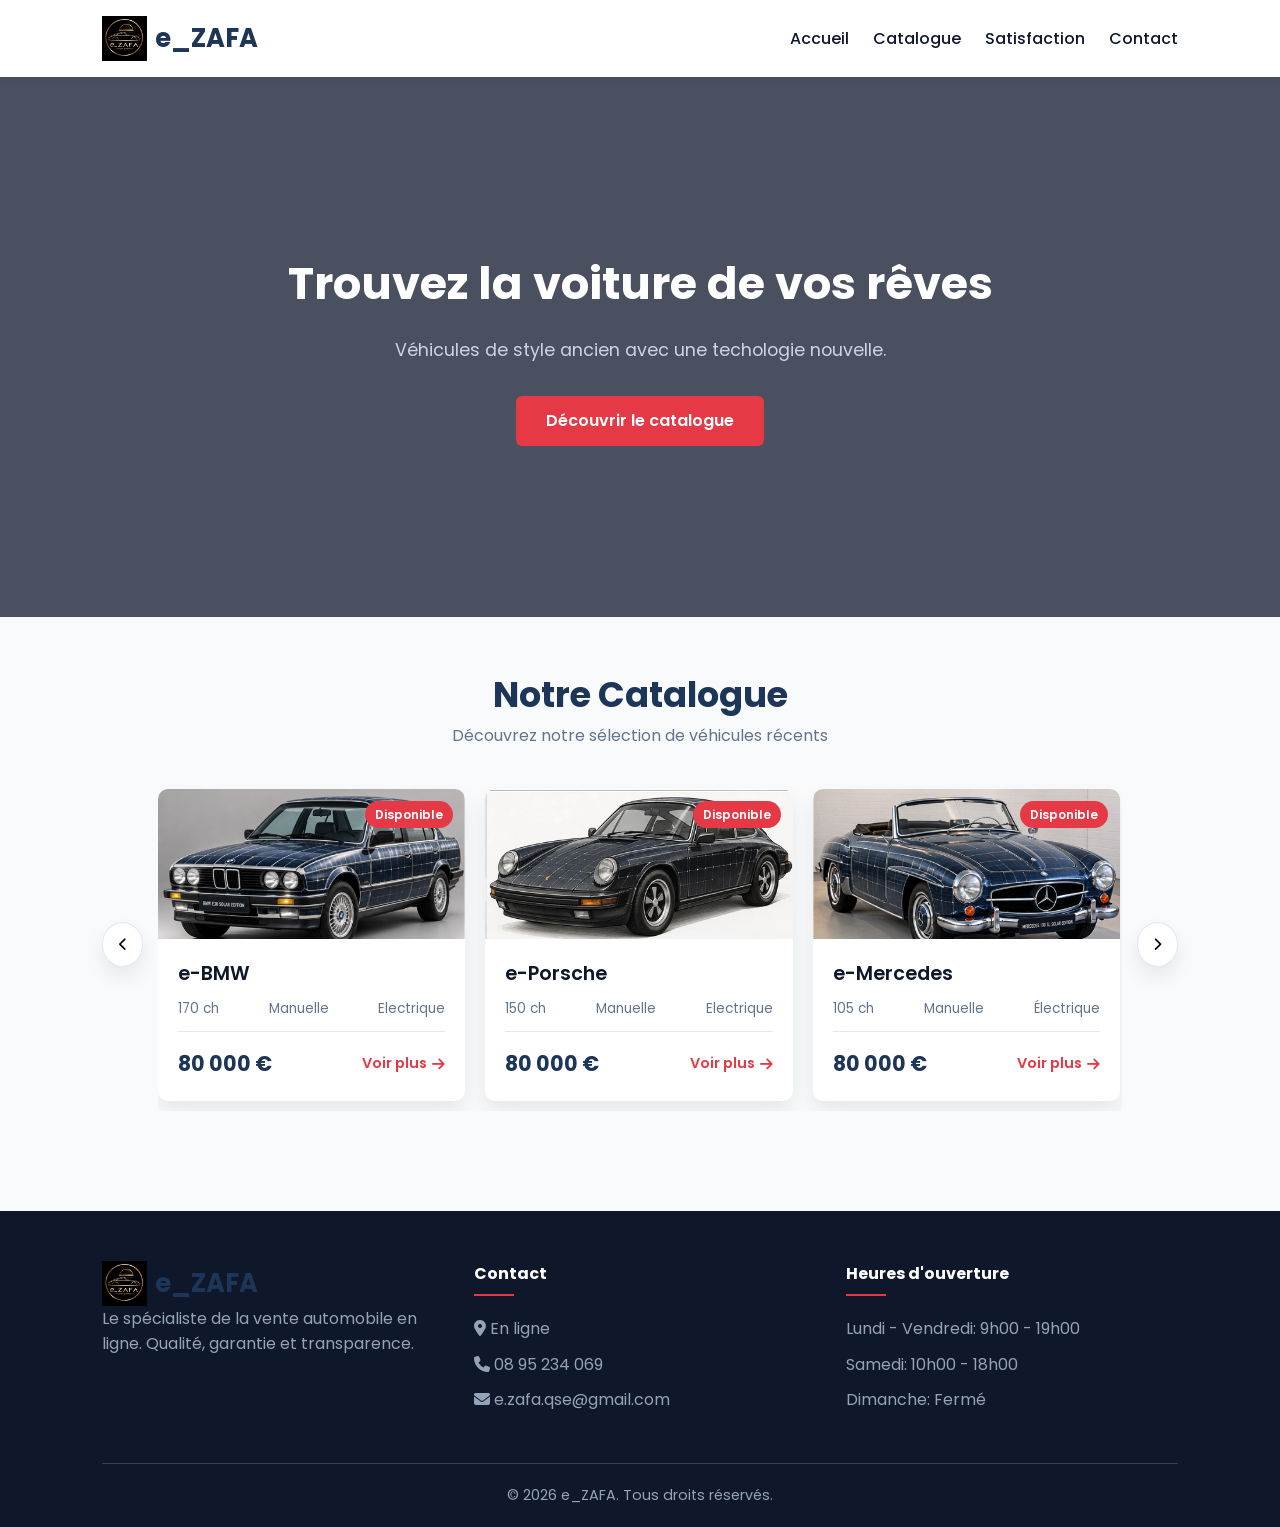
==== index.html @ bcb3c69e "Update index.html" ====
<!DOCTYPE html>
<html lang="fr">
<head>
    <meta charset="UTF-8">
    <meta name="viewport" content="width=device-width, initial-scale=1.0">
    <title>e_ZAFA - Vente de Véhicules d'avenir</title>
    <link href="https://fonts.googleapis.com/css2?family=Poppins:wght@300;400;500;600;700&display=swap" rel="stylesheet">
    <link rel="stylesheet" href="https://cdnjs.cloudflare.com/ajax/libs/font-awesome/6.4.0/css/all.min.css">
    <link rel="stylesheet" href="deco.css">
    <script src="script.js" defer></script>
    <link rel="icon" href="img/logo.png">
</head>

<body>

    <!-- Entête / Navigation -->
    <header>
        <div class="logo">
            <img src="img/logo.png" alt="Logo e_ZAFA">
            e_ZAFA
        </div>
        <nav>
            <ul class="nav-links">
                <li><a href="#accueil">Accueil</a></li>
                <li class="nav-item"><a href="#catalogue" class="nav-link">Catalogue</a></li>
                <li><a href="/pages/satisfaction">Satisfaction</a></li>
                <li><a href="#contact">Contact</a></li>
            </ul>
        </nav>
    </header>

    <!-- Hero Section -->
    <section id="accueil" class="hero">
        <div class="hero-content">
            <h1>Trouvez la voiture de vos rêves</h1>
            <p>Véhicules de style ancien avec une techologie nouvelle.</p>
            <a href="#catalogue" class="btn-primary">Découvrir le catalogue</a>
        </div>
    </section>

    <!-- Catalogue avec Carrousel de Véhicules -->
    <section id="catalogue" class="catalog-section">
        <h2>Notre Catalogue</h2>
        <p class="subtitle">Découvrez notre sélection de véhicules récents</p>

        <!-- CARROUSEL -->
        <div class="carousel-container">
            <button class="carousel-btn prev-btn" id="prevBtn"><i class="fa-solid fa-chevron-left"></i></button>

            <div class="carousel-track-container">
                <div class="carousel-track" id="carouselTrack">

                    <!-- Carte Carrousel 1 -->
                    <div class="car-card">
                        <div class="car-img-container">
                            <span class="badge">Disponible</span>
                            <img src="img/car 1.png" alt="Berline Luxe Sport">
                        </div>
                        <div class="car-info">
                            <h3 class="car-title">e-BMW</h3>
                            <div class="car-specs">
                                <span>170 ch</span>
                                <span>Manuelle</span>
                                <span>Electrique</span>
                            </div>
                            <div class="car-price-row">
                                <span class="car-price">80 000 €</span>
                                <a href="pages/BMW.html" class="btn-details">Voir plus <i class="fa-solid fa-arrow-right"></i></a>
                            </div>
                        </div>
                    </div>

                    <!-- Carte Carrousel 2 -->
                    <div class="car-card">
                        <div class="car-img-container">
                            <span class="badge">Disponible</span>
                            <img src="img/car 3.png" alt="SUV Familial 4x4">
                        </div>
                        <div class="car-info">
                            <h3 class="car-title">e-Porsche</h3>
                            <div class="car-specs">
                                <span>150 ch</span>
                                <span>Manuelle</span>
                                <span>Electrique</span>
                            </div>
                            <div class="car-price-row">
                                <span class="car-price">80 000 €</span>
                                <a href="pages/Porsche.html" class="btn-details">Voir plus <i class="fa-solid fa-arrow-right"></i></a>
                            </div>
                        </div>
                    </div>

                    <!-- Carte Carrousel 3 -->
                    <div class="car-card">
                        <div class="car-img-container">
                            <span class="badge">Disponible</span>
                            <img src="img/car 2.png" alt="Coupé Électrique">
                        </div>
                        <div class="car-info">
                            <h3 class="car-title">e-Mercedes</h3>
                            <div class="car-specs">
                                <span>105 ch</span>
                                <span>Manuelle</span>
                                <span>Électrique</span>
                            </div>
                            <div class="car-price-row">
                                <span class="car-price">80 000 €</span>
                                <a href="pages/Mercedes.html" class="btn-details">Voir plus <i class="fa-solid fa-arrow-right"></i></a>
                            </div>
                        </div>
                    </div>


                </div>
            </div>

            <button class="carousel-btn next-btn" id="nextBtn"><i class="fa-solid fa-chevron-right"></i></button>
        </div>
    </section>

    <!-- Pied de page / Footer -->
    <footer id="contact">
        <div class="footer-container">
            <div class="footer-col">
                <div class="logo">
                    <img src="img/logo.png" alt="Logo e_ZAFA">
                    e_ZAFA
                </div>
                <p>Le spécialiste de la vente automobile en ligne. Qualité, garantie et transparence.</p>
            </div>
            <div class="footer-col">
                <h4>Contact</h4>
                <p><i class="fa-solid fa-location-dot"></i> En ligne</p>
                <p><i class="fa-solid fa-phone"></i> 08 95 234 069</p>
                <p><i class="fa-solid fa-envelope"></i> e.zafa.qse@gmail.com</p>
            </div>
            <div class="footer-col">
                <h4>Heures d'ouverture</h4>
                <p>Lundi - Vendredi: 9h00 - 19h00</p>
                <p>Samedi: 10h00 - 18h00</p>
                <p>Dimanche: Fermé</p>
            </div>
        </div>
        <div class="footer-bottom">
            <p>&copy; 2026 e_ZAFA. Tous droits réservés.</p>
        </div>
    </footer>

</body>
</html>
---- deco.css ----
/* --- RESET ET VARIABLES DE BASE --- */
* {
    margin: 0;
    padding: 0;
    box-sizing: border-box;
    font-family: 'Poppins', sans-serif;
}

:root {
    --primary-color: #e63946;
    --secondary-color: #1d3557;
    --dark-color: #0f172a;
    --light-color: #f8fafc;
    --gray-color: #64748b;
    --card-shadow: 0 10px 20px rgba(0,0,0,0.08);
}

body {
    background-color: var(--light-color);
    color: var(--dark-color);
    line-height: 1.6;
}

/* --- EN-TÊTE / NAVIGATION --- */
header {
    background: #ffffff;
    display: flex;
    justify-content: space-between;
    align-items: center;
    padding: 1rem 8%;
    box-shadow: 0 2px 10px rgba(0,0,0,0.05);
    position: sticky;
    top: 0;
    z-index: 1000;
}

.logo {
    font-size: 1.6rem;
    font-weight: 700;
    color: var(--secondary-color);
    display: flex;
    align-items: center;
    gap: 8px;
}

.logo img {
    width: 45px;
    height: auto;
    object-fit: contain;
}

nav ul.nav-links {
    display: flex;
    list-style: none;
    gap: 1.5rem;
    align-items: center;
}

nav a {
    text-decoration: none;
    color: var(--dark-color);
    font-weight: 500;
    transition: color 0.3s;
}

nav a:hover {
    color: var(--primary-color);
}

/* --- MENU DÉROULANT (NAV) --- */
.nav-item {
    position: relative;
}

.nav-link {
    display: flex;
    align-items: center;
    gap: 6px;
    padding: 0.5rem 0;
}

.arrow {
    border: solid var(--dark-color);
    border-width: 0 2px 2px 0;
    display: inline-block;
    padding: 3px;
    transform: rotate(45deg);
    transition: transform 0.3s;
}

.nav-item:hover .arrow {
    transform: rotate(-135deg);
    border-color: var(--primary-color);
}

.dropdown-menu {
    display: none;
    position: absolute;
    top: 100%;
    left: 50%;
    transform: translateX(-50%);
    background-color: #ffffff;
    width: 80vw;
    max-width: 850px;
    padding: 1.5rem;
    box-shadow: 0 15px 25px rgba(0, 0, 0, 0.15);
    border-radius: 0 0 12px 12px;
    z-index: 1000;
}

.nav-item:hover .dropdown-menu {
    display: block;
}

.dropdown-grid {
    display: grid;
    grid-template-columns: repeat(auto-fit, minmax(220px, 1fr));
    gap: 1.2rem;
}

.vehicle-card {
    background-color: #fff;
    border: 1px solid #e2e8f0;
    border-radius: 8px;
    overflow: hidden;
    text-decoration: none;
    color: inherit;
    transition: transform 0.3s, box-shadow 0.3s;
    display: flex;
    flex-direction: column;
}

.vehicle-card:hover {
    transform: translateY(-5px);
    box-shadow: var(--card-shadow);
}

/* Emplacement image sans image par défaut */
.img-placeholder, .car-img-container {
    width: 100%;
    height: 150px;
    background-color: #e2e8f0;
    display: flex;
    align-items: center;
    justify-content: center;
    position: relative;
    overflow: hidden;
}

.img-placeholder img, .car-img-container img {
    width: 100%;
    height: 100%;
    object-fit: cover;
}

/* Cache les balises img si pas de source */
img[src=""], img:not([src]) {
    opacity: 0;
}

.vehicle-info {
    padding: 1rem;
    display: flex;
    flex-direction: column;
    gap: 0.4rem;
}

.vehicle-title {
    font-size: 1rem;
    font-weight: 700;
    color: var(--dark-color);
}

.vehicle-price {
    color: var(--primary-color);
    font-weight: 600;
    font-size: 0.9rem;
}

.btn-view {
    margin-top: 0.5rem;
    background-color: var(--secondary-color);
    color: #fff;
    text-align: center;
    padding: 0.4rem;
    border-radius: 6px;
    font-size: 0.85rem;
    transition: background 0.3s;
}

.vehicle-card:hover .btn-view {
    background-color: var(--primary-color);
}

/* --- SECTION HÉRO --- */
.hero {
    background: linear-gradient(rgba(15, 23, 42, 0.75), rgba(15, 23, 42, 0.75));
    height: 60vh;
    display: flex;
    align-items: center;
    justify-content: center;
    text-align: center;
    color: #ffffff;
    padding: 0 20px;
}

.hero-content h1 {
    font-size: 2.8rem;
    margin-bottom: 1rem;
}

.hero-content p {
    font-size: 1.1rem;
    margin-bottom: 2rem;
    color: #cbd5e1;
}

.btn-primary {
    background-color: var(--primary-color);
    color: white;
    padding: 12px 30px;
    text-decoration: none;
    border-radius: 6px;
    font-weight: 600;
    transition: background 0.3s;
    display: inline-block;
}

.btn-primary:hover {
    background-color: #c5222f;
}

/* --- CATALOGUE / CARROUSEL --- */
.catalog-section {
    padding: 50px 8%;
}

.catalog-section h2 {
    font-size: 2.2rem;
    text-align: center;
    color: var(--secondary-color);
}

.subtitle {
    text-align: center;
    color: var(--gray-color);
    margin-bottom: 30px;
}

.carousel-container {
    position: relative;
    display: flex;
    align-items: center;
    max-width: 1200px;
    margin: 0 auto;
}

.carousel-track-container {
    overflow: hidden;
    width: 100%;
    padding: 10px 0;
}

.carousel-track {
    display: flex;
    gap: 20px;
    transition: transform 0.4s ease-in-out;
}

.car-card {
    min-width: calc(33.333% - 14px);
    background: white;
    border-radius: 10px;
    overflow: hidden;
    box-shadow: var(--card-shadow);
    transition: transform 0.3s;
}

.car-card:hover {
    transform: translateY(-5px);
}

.badge {
    position: absolute;
    top: 12px;
    right: 12px;
    background-color: var(--primary-color);
    color: white;
    padding: 4px 10px;
    border-radius: 20px;
    font-size: 0.75rem;
    font-weight: 600;
    z-index: 2;
}

.car-info {
    padding: 20px;
}

.car-title {
    font-size: 1.2rem;
    font-weight: 600;
    margin-bottom: 8px;
}

.car-specs {
    display: flex;
    justify-content: space-between;
    color: var(--gray-color);
    font-size: 0.85rem;
    margin-bottom: 15px;
    border-bottom: 1px solid #e2e8f0;
    padding-bottom: 12px;
}

.car-price-row {
    display: flex;
    justify-content: space-between;
    align-items: center;
}

.car-price {
    font-size: 1.3rem;
    font-weight: 700;
    color: var(--secondary-color);
}

.btn-details {
    color: var(--primary-color);
    font-weight: 600;
    text-decoration: none;
    display: flex;
    align-items: center;
    gap: 5px;
    font-size: 0.9rem;
}

.carousel-btn {
    background-color: white;
    border: 1px solid #e2e8f0;
    border-radius: 50%;
    width: 45px;
    height: 45px;
    cursor: pointer;
    box-shadow: var(--card-shadow);
    z-index: 10;
    transition: background 0.3s;
}

.carousel-btn:hover {
    background-color: var(--primary-color);
    color: white;
}

.prev-btn {
    margin-right: 15px;
}

.next-btn {
    margin-left: 15px;
}

/* --- FOOTER --- */
footer {
    background-color: var(--dark-color);
    color: white;
    padding: 50px 8% 20px 8%;
    margin-top: 50px;
}

.footer-container {
    display: grid;
    grid-template-columns: repeat(auto-fit, minmax(250px, 1fr));
    gap: 40px;
    margin-bottom: 40px;
}

.footer-col h4 {
    margin-bottom: 20px;
    position: relative;
    padding-bottom: 10px;
}

.footer-col h4::after {
    content: '';
    position: absolute;
    left: 0;
    bottom: 0;
    width: 40px;
    height: 2px;
    background-color: var(--primary-color);
}

.footer-col p {
    color: #94a3b8;
    margin-bottom: 10px;
}

.footer-bottom {
    text-align: center;
    border-top: 1px solid #334155;
    padding-top: 20px;
    color: #94a3b8;
    font-size: 0.9rem;
}

/* --- RESPONSIVE MOBILE --- */
@media (max-width: 900px) {
    .car-card {
        min-width: calc(50% - 10px);
    }
}

@media (max-width: 600px) {
    header {
        flex-direction: column;
        gap: 15px;
    }

    .car-card {
        min-width: 100%;
    }

    .carousel-btn {
        display: none;
    }

    .carousel-track-container {
        overflow-x: auto;
    }
}
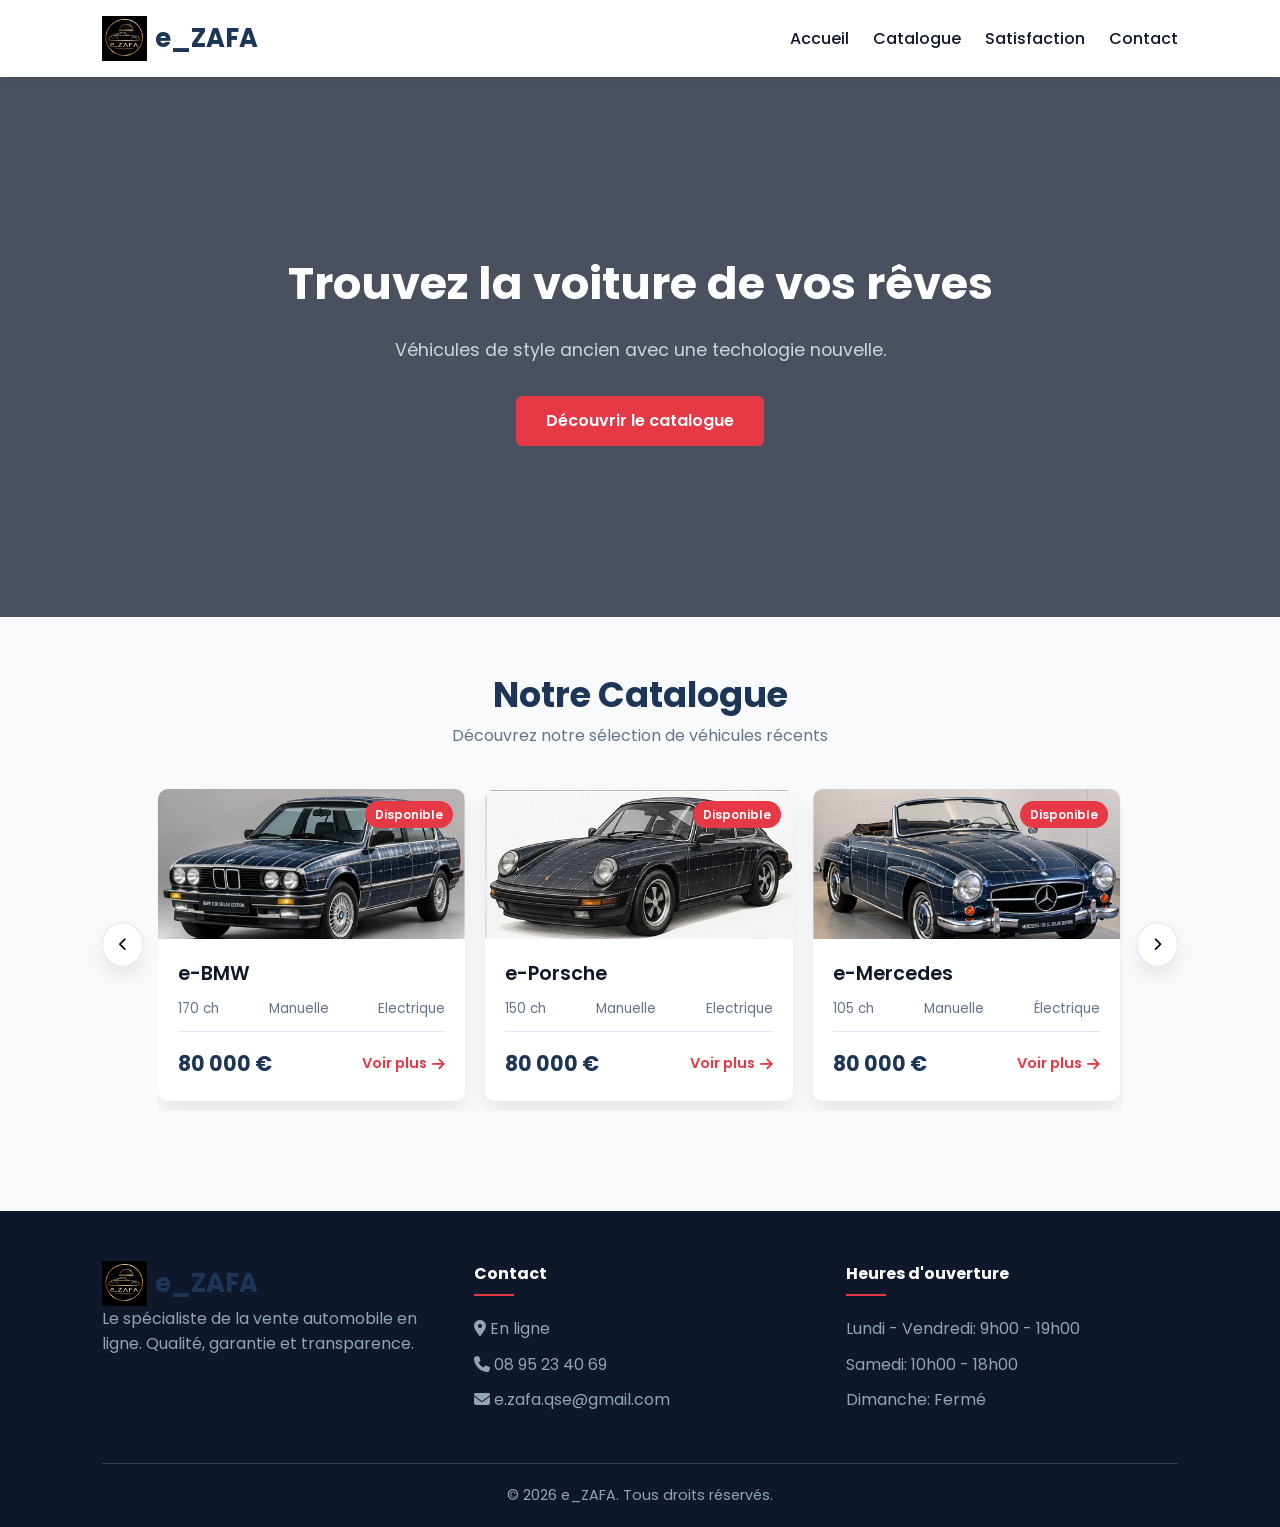
==== commit 3bb5848e: "Update index.html" ====
--- a/index.html
+++ b/index.html
@@ -23,7 +23,7 @@
             <ul class="nav-links">
                 <li><a href="#accueil">Accueil</a></li>
                 <li class="nav-item"><a href="#catalogue" class="nav-link">Catalogue</a></li>
-                <li><a href="/pages/satisfaction">Satisfaction</a></li>
+                <li><a href="pages/satisfaction.html">Satisfaction</a></li>
                 <li><a href="#contact">Contact</a></li>
             </ul>
         </nav>
@@ -131,7 +131,7 @@
             <div class="footer-col">
                 <h4>Contact</h4>
                 <p><i class="fa-solid fa-location-dot"></i> En ligne</p>
-                <p><i class="fa-solid fa-phone"></i> 08 95 234 069</p>
+                <p><i class="fa-solid fa-phone"></i> 08 95 23 40 69</p>
                 <p><i class="fa-solid fa-envelope"></i> e.zafa.qse@gmail.com</p>
             </div>
             <div class="footer-col">
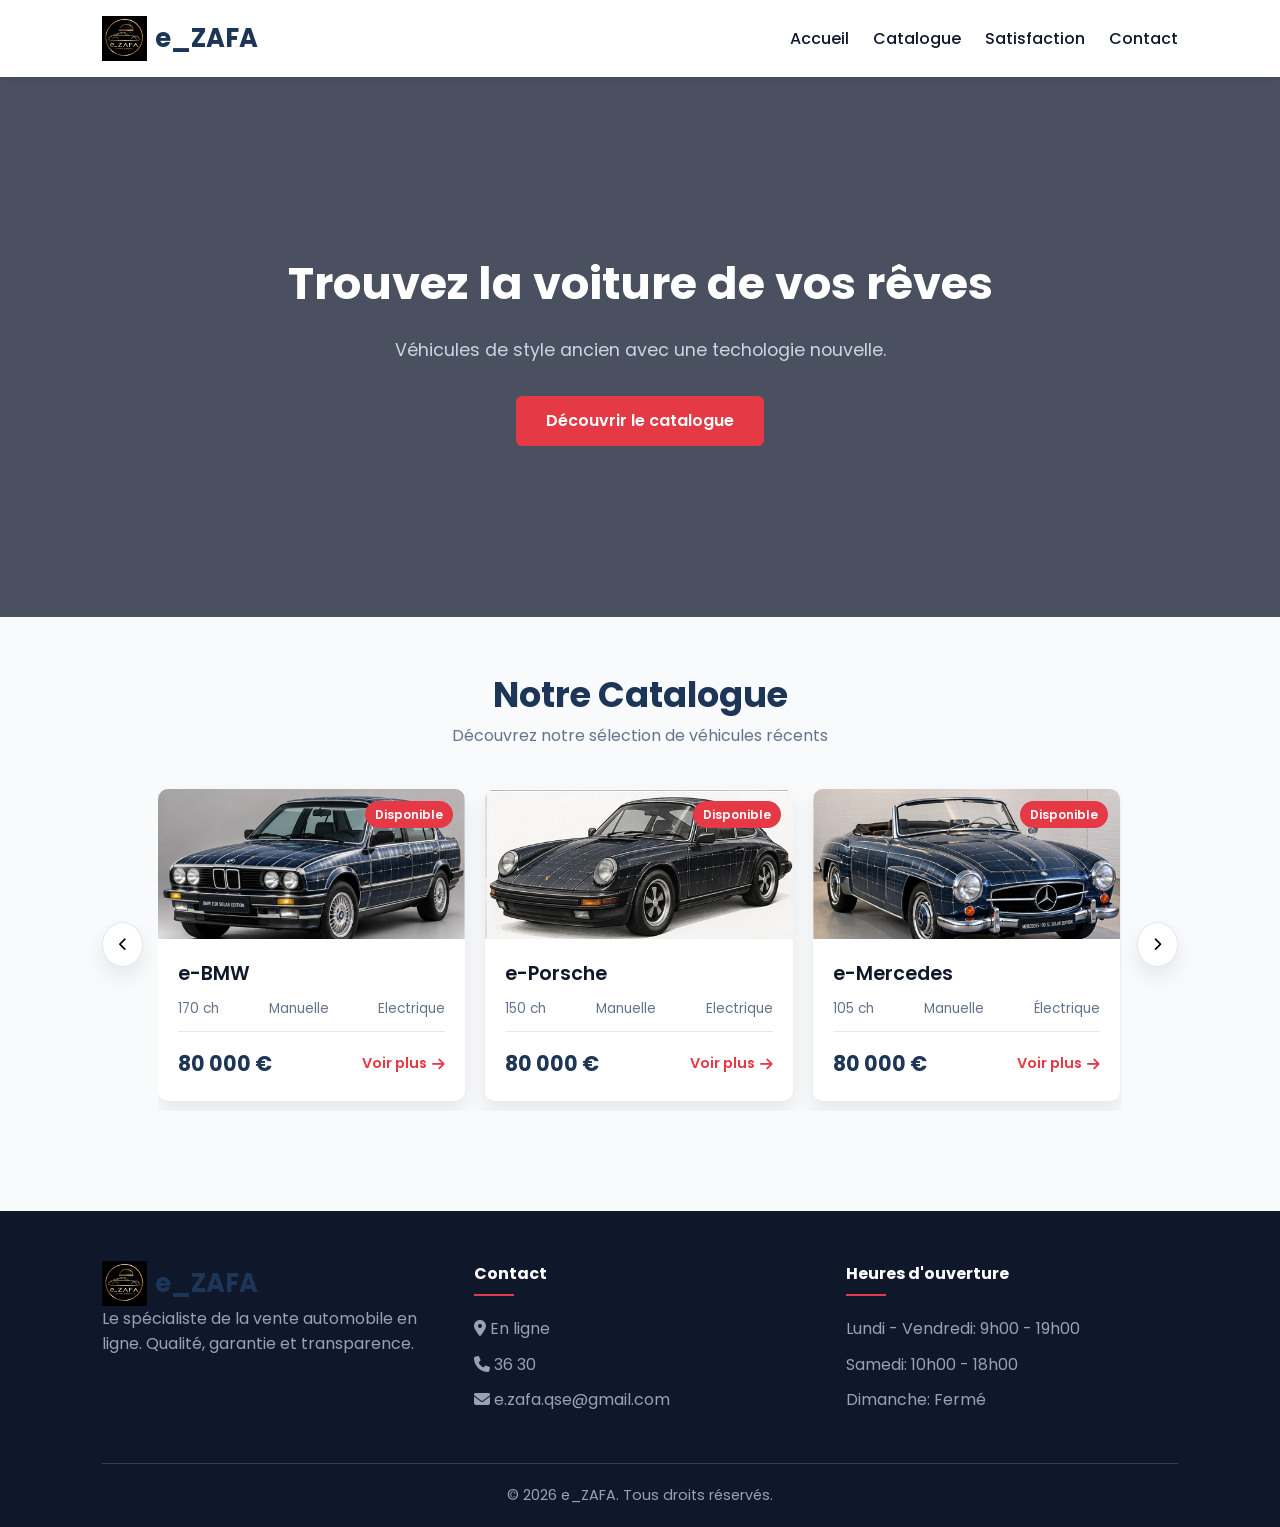
==== commit 490d6a80: "Update index.html" ====
--- a/index.html
+++ b/index.html
@@ -131,7 +131,7 @@
             <div class="footer-col">
                 <h4>Contact</h4>
                 <p><i class="fa-solid fa-location-dot"></i> En ligne</p>
-                <p><i class="fa-solid fa-phone"></i> 08 95 23 40 69</p>
+                <p><i class="fa-solid fa-phone"></i> 36 30</p>
                 <p><i class="fa-solid fa-envelope"></i> e.zafa.qse@gmail.com</p>
             </div>
             <div class="footer-col">
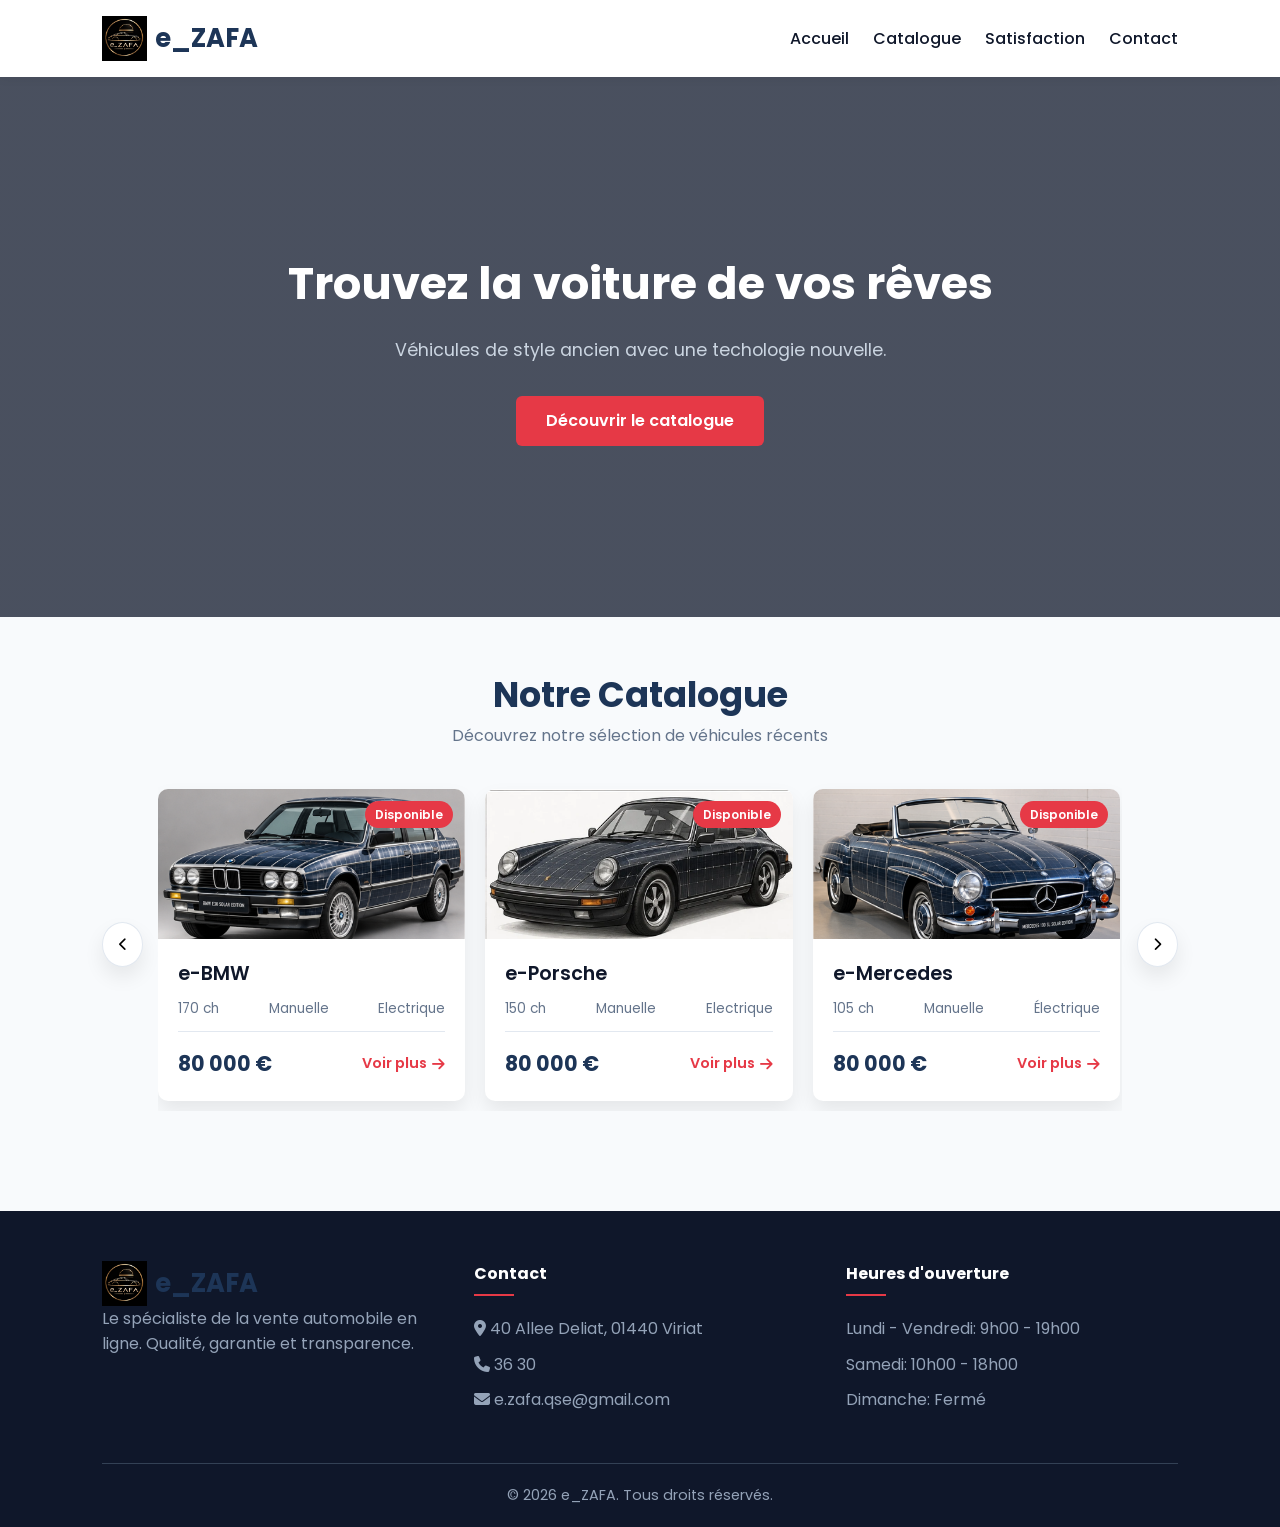
==== commit 5b6b05b4: "Update index.html" ====
--- a/index.html
+++ b/index.html
@@ -130,7 +130,7 @@
             </div>
             <div class="footer-col">
                 <h4>Contact</h4>
-                <p><i class="fa-solid fa-location-dot"></i> En ligne</p>
+                <p><i class="fa-solid fa-location-dot"></i> 40 Allee Deliat, 01440 Viriat</p>
                 <p><i class="fa-solid fa-phone"></i> 36 30</p>
                 <p><i class="fa-solid fa-envelope"></i> e.zafa.qse@gmail.com</p>
             </div>
